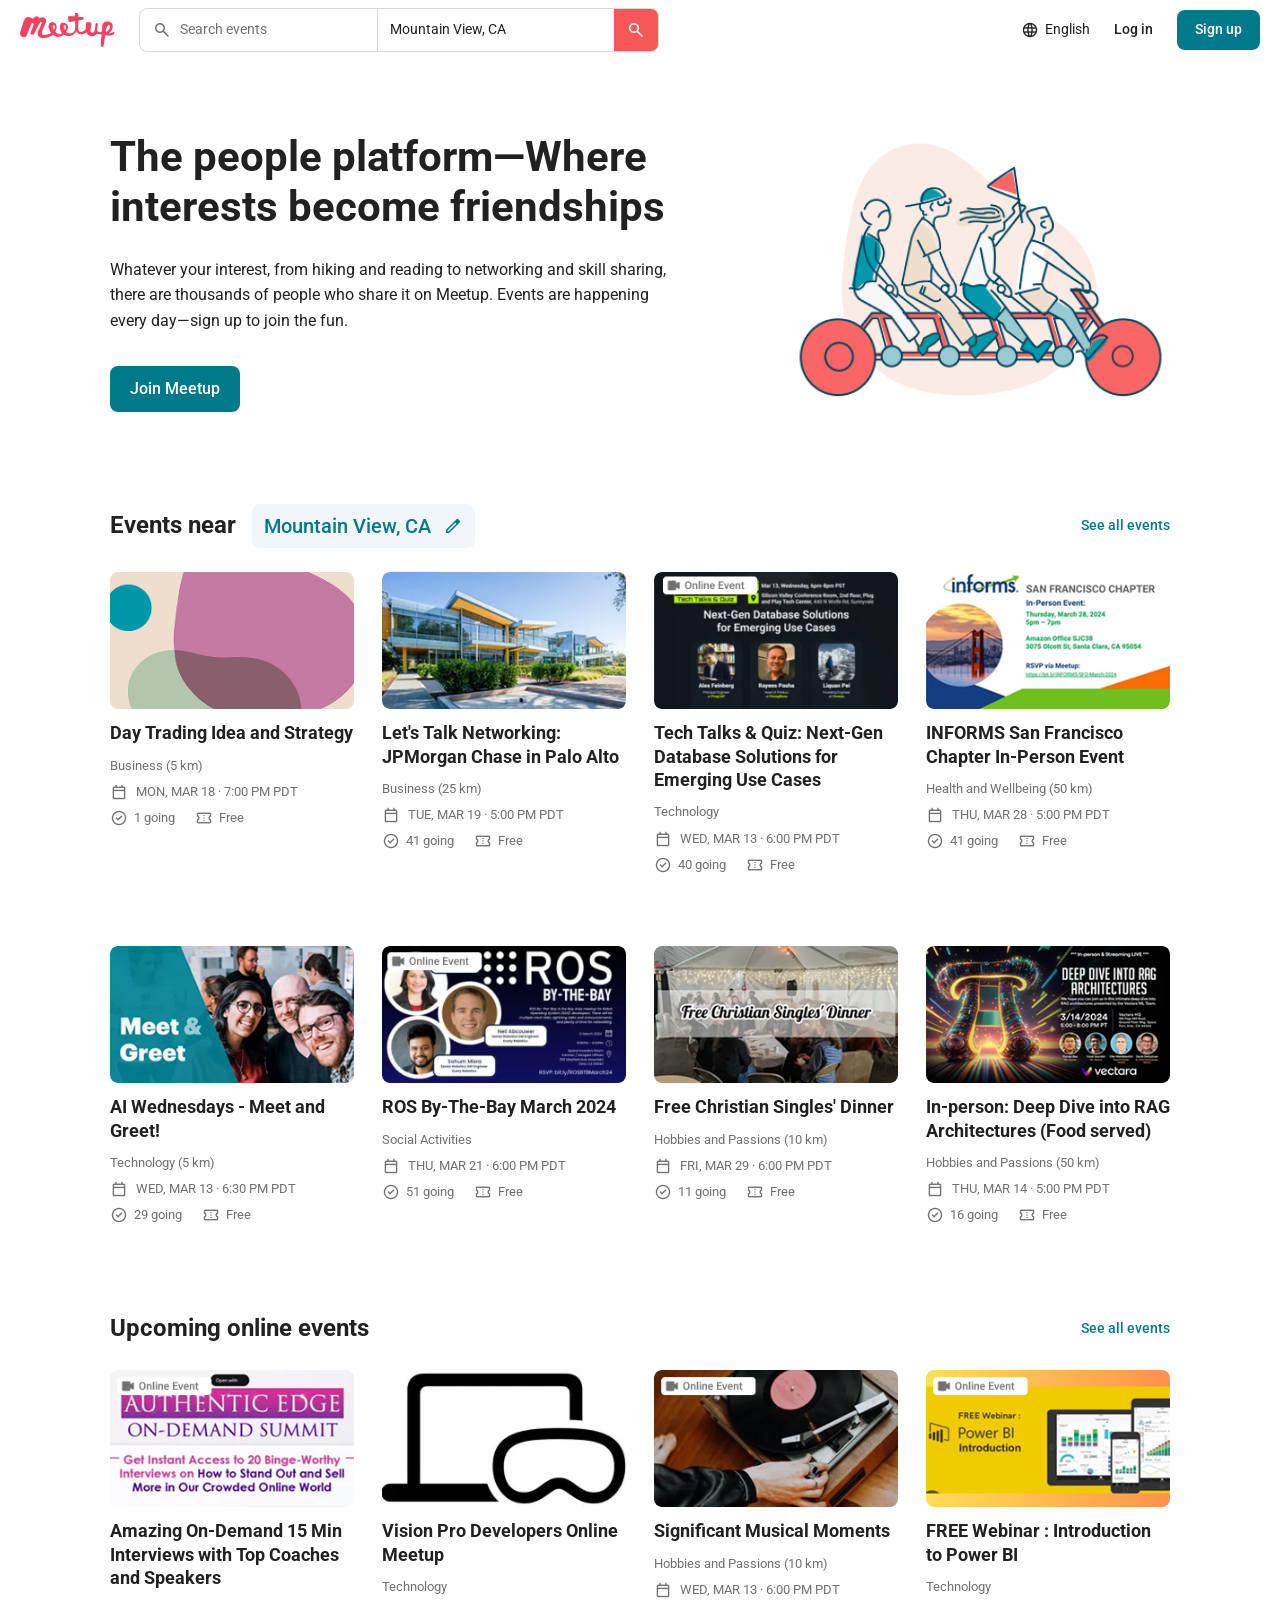
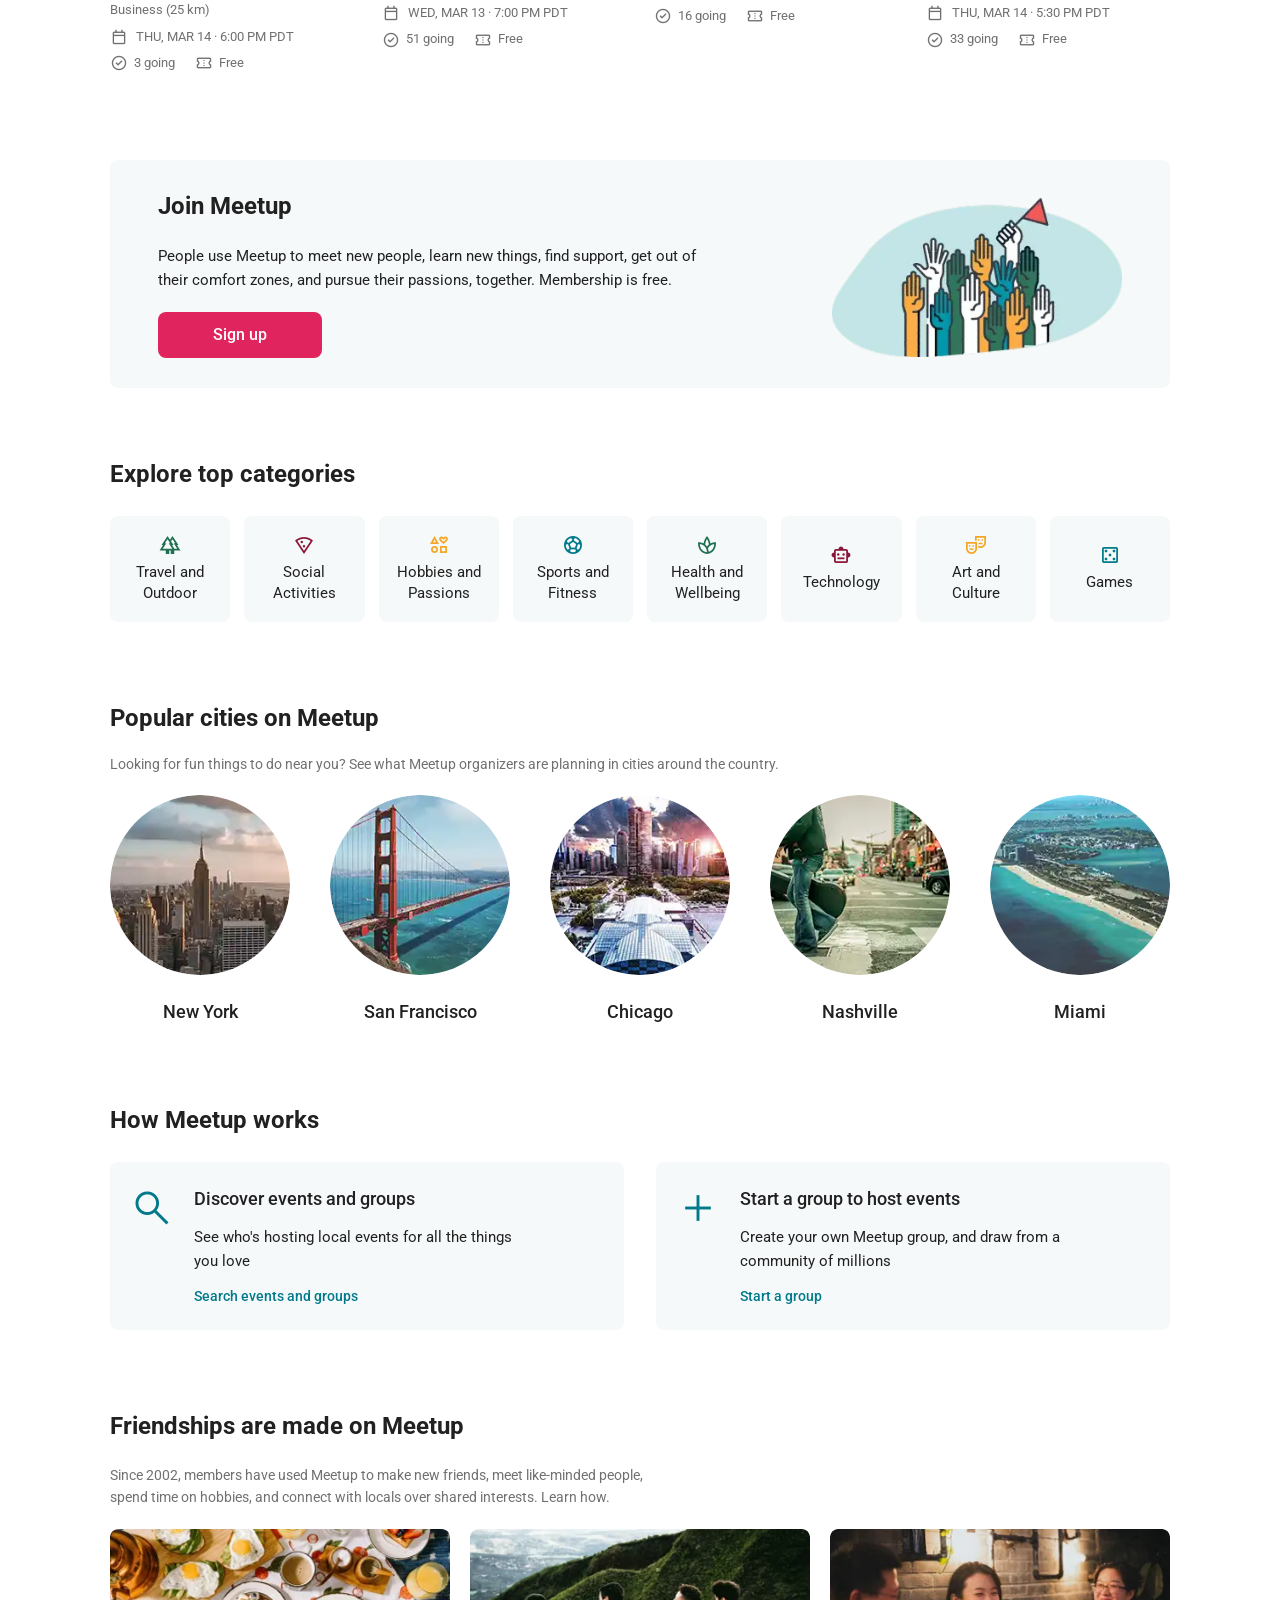
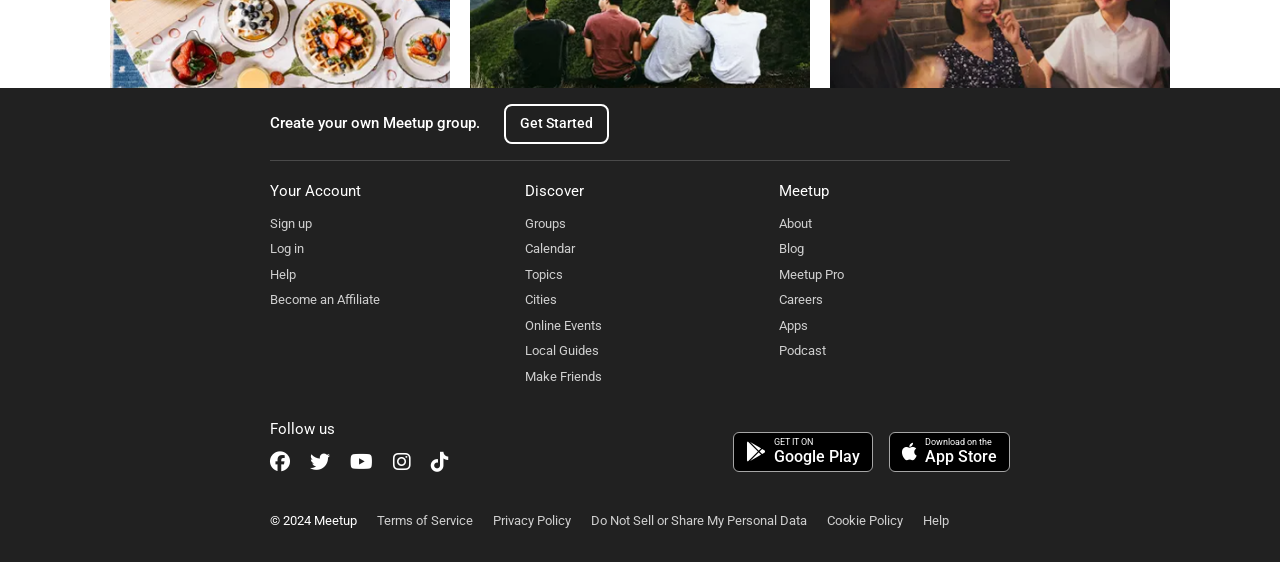
==== index.html @ a7f577fd "Meetup page layout" ====
<!DOCTYPE html>
<html lang="en">
<head>
    <meta charset="UTF-8">
    <meta name="viewport" content="width=device-width, initial-scale=1.0">
    <title>Meetup</title>
    <link rel="preconnect" href="https://fonts.googleapis.com">
    <link rel="preconnect" href="https://fonts.gstatic.com" crossorigin>
    <link rel="stylesheet" href="https://fonts.googleapis.com/css2?family=Roboto:ital,wght@0,400;0,500;0,700;1,700&display=swap">
    <link rel="stylesheet" href="https://fonts.googleapis.com/css2?family=Material+Symbols+Outlined">
    <link rel="stylesheet" href="https://cdnjs.cloudflare.com/ajax/libs/font-awesome/6.5.2/css/all.min.css">
    <link rel="stylesheet" href="css/style.css">
</head>
<body>
    <header class="header" id="header"></header>

    <main>
        <section class="hero" id="hero"></section>
        <section class="events" id="events"></section>
        <section class="events" id="online-events"></section>
        <section class="join" id="join"></section>
        <section class="categories" id="categories"></section>
        <section class="cities" id="cities"></section>
        <section class="how-works" id="how-works"></section>
        <section class="friendships" id="friendships"></section>
    </main>

    <footer class="footer" id="footer"></footer>

    <script src="js/main.js"></script>
</body>
</html>
---- css/style.css ----
:root {
    --color-primary: #00798a;
    --color-primary-hover: #006473;
    --color-accent: #f65858;
    --color-logo: #f64060;
    --color-text: #212121;
    --color-text-muted: #707070;
    --color-border: #d9d9d9;
    --color-bg-soft: #f1f7f8;
    --color-placeholder: #e5e5e5;
    --color-pink: #e0245e;
    --color-pink-hover: #c51d51;
    --color-bg-light: #f6f9f9;

    --font-main: "Roboto", "Helvetica Neue", Arial, sans-serif;
    --container: 1100px;
    --radius: 8px;
}

*,
*::before,
*::after {
    box-sizing: border-box;
    margin: 0;
    padding: 0;
}

body {
    font-family: var(--font-main);
    font-size: 14px;
    line-height: 1.4;
    color: var(--color-text);
    background: #fff;
}

a {
    color: inherit;
    text-decoration: none;
}

button,
input {
    font: inherit;
    color: inherit;
    border: none;
    background: none;
}

button {
    cursor: pointer;
}

img {
    display: block;
    max-width: 100%;
}

.container {
    max-width: var(--container);
    margin: 0 auto;
    padding: 0 20px;
}

/* Заглушки под картинки и иконки */
.placeholder {
    background: var(--color-placeholder);
}

.icon {
    display: inline-block;
    width: 18px;
    height: 18px;
    flex-shrink: 0;
    object-fit: contain;
}

.icon.placeholder {
    border-radius: 4px;
}

/* Material Symbols */
.m-icon {
    font-size: 18px;
    flex-shrink: 0;
}

.events__location .m-icon {
    font-size: 20px;
}

/* Кнопки */
.btn {
    display: inline-block;
    padding: 12px 20px;
    border-radius: var(--radius);
    background: var(--color-primary);
    color: #fff;
    font-weight: 500;
    font-size: 16px;
    transition: background 0.2s;
}

.btn:hover {
    background: var(--color-primary-hover);
}

.btn--small {
    padding: 10px 18px;
    font-size: 14px;
}

/* ---------- Header ---------- */
.header__inner {
    display: flex;
    align-items: center;
    gap: 24px;
    padding: 8px 20px;
}

.header__logo {
    font-size: 30px;
    font-weight: 700;
    font-style: italic;
    color: var(--color-logo);
    flex-shrink: 0;
}

.header__logo-img {
    height: 34px;
    width: auto;
}

.search {
    display: flex;
    align-items: stretch;
    flex: 0 1 520px;
    height: 44px;
    border: 1px solid var(--color-border);
    border-radius: var(--radius);
    overflow: hidden;
}

.search__field {
    display: flex;
    align-items: center;
    gap: 8px;
    flex: 1;
    padding: 0 12px;
    border-right: 1px solid var(--color-border);
}

.search__icon {
    font-size: 20px;
    color: var(--color-text-muted);
}

.search__btn-icon {
    font-size: 20px;
    color: #fff;
}

.search__input {
    width: 100%;
    outline: none;
}

.search__input::placeholder {
    color: var(--color-text-muted);
}

.search__location {
    flex: 1;
    padding: 0 12px;
}

.search__btn {
    display: flex;
    align-items: center;
    justify-content: center;
    width: 44px;
    background: var(--color-accent);
}

.header__nav {
    display: flex;
    align-items: center;
    gap: 24px;
    margin-left: auto;
}

.header__lang {
    display: flex;
    align-items: center;
    gap: 6px;
}

.header__login {
    font-weight: 500;
}

/* ---------- Hero ---------- */
.hero {
    padding: 70px 0 90px;
}

.hero__inner {
    display: flex;
    align-items: center;
    justify-content: space-between;
    gap: 40px;
}

.hero__content {
    max-width: 560px;
}

.hero__title {
    font-size: 42px;
    line-height: 1.2;
    font-weight: 700;
    margin-bottom: 24px;
}

.hero__text {
    font-size: 16px;
    line-height: 1.6;
    margin-bottom: 32px;
}

.hero__image {
    width: 400px;
    height: auto;
    flex-shrink: 0;
    object-fit: contain;
}

.hero__image.placeholder {
    height: 280px;
}

/* ---------- Events ---------- */
.events {
    padding-bottom: 80px;
}

.events__head {
    display: flex;
    align-items: center;
    justify-content: space-between;
    gap: 16px;
    margin-bottom: 24px;
}

.events__head-left {
    display: flex;
    align-items: center;
    gap: 16px;
    flex-wrap: wrap;
}

.events__title {
    font-size: 24px;
    font-weight: 700;
}

.events__location {
    display: flex;
    align-items: center;
    gap: 12px;
    padding: 8px 12px;
    border-radius: var(--radius);
    background: var(--color-bg-soft);
    color: var(--color-primary);
    font-size: 20px;
    font-weight: 500;
}

.events__see-all {
    color: var(--color-primary);
    font-weight: 500;
}

.events__see-all:hover {
    text-decoration: underline;
}

.events__list {
    display: grid;
    grid-template-columns: repeat(4, 1fr);
    gap: 64px 28px;
}

.event-card {
    display: flex;
    flex-direction: column;
}

.event-card__media {
    position: relative;
    margin-bottom: 12px;
}

.event-card__image {
    width: 100%;
    aspect-ratio: 16 / 9;
    object-fit: cover;
    border-radius: var(--radius);
}

.event-card__title {
    font-size: 18px;
    line-height: 1.3;
    font-weight: 700;
    margin-bottom: 12px;
}

.event-card__category {
    color: var(--color-text-muted);
    font-size: 13px;
    margin-bottom: 8px;
}

.event-card__row {
    display: flex;
    align-items: center;
    gap: 8px;
    font-size: 13px;
    color: var(--color-text-muted);
    margin-bottom: 8px;
}

.event-card__meta {
    display: flex;
    align-items: center;
    gap: 6px;
    margin-right: 12px;
}

/* Элементы только для мобильной версии */
.event-card__online,
.event-card__attendees {
    display: none;
}

/* ---------- Join Meetup ---------- */
.btn--pink {
    background: var(--color-pink);
}

.btn--pink:hover {
    background: var(--color-pink-hover);
}

.join {
    padding-bottom: 70px;
}

.join__banner {
    display: flex;
    align-items: center;
    justify-content: space-between;
    gap: 40px;
    padding: 30px 48px;
    border-radius: var(--radius);
    background: var(--color-bg-light);
}

.join__content {
    max-width: 560px;
}

.join__title {
    font-size: 24px;
    font-weight: 700;
    margin-bottom: 20px;
}

.join__text {
    font-size: 15px;
    line-height: 1.6;
    margin-bottom: 20px;
}

.join__btn {
    min-width: 164px;
    text-align: center;
}

.join__image {
    width: 290px;
    height: auto;
    flex-shrink: 0;
    object-fit: contain;
}

.join__image.placeholder {
    height: 150px;
}

/* ---------- Categories ---------- */
.categories {
    padding-bottom: 80px;
}

.categories__title {
    font-size: 24px;
    font-weight: 700;
    margin-bottom: 24px;
}

.categories__list {
    display: grid;
    grid-template-columns: repeat(8, 1fr);
    gap: 14px;
}

.category-card {
    display: flex;
    flex-direction: column;
    align-items: center;
    justify-content: center;
    gap: 6px;
    min-height: 96px;
    padding: 18px 10px;
    border-radius: var(--radius);
    background: var(--color-bg-light);
    text-align: center;
    font-size: 15px;
    line-height: 1.4;
    transition: background 0.2s;
}

.category-card:hover {
    background: var(--color-bg-soft);
}

/* ограничиваем ширину, чтобы названия переносились одинаково, как в макете */
.category-card__title {
    max-width: 95px;
}

.category-card__icon {
    font-size: 22px;
    width: 22px;
    height: 22px;
}

/* Общий заголовок секции */
.section-title {
    font-size: 24px;
    font-weight: 700;
    margin-bottom: 24px;
}

/* ---------- Popular cities ---------- */
.cities {
    padding-bottom: 80px;
}

.cities .section-title {
    margin-bottom: 20px;
}

.cities__subtitle {
    color: var(--color-text-muted);
    margin-bottom: 20px;
}

.cities__list {
    display: grid;
    grid-template-columns: repeat(5, 1fr);
    gap: 40px;
}

.city-card {
    display: flex;
    flex-direction: column;
    align-items: center;
    gap: 24px;
}

.city-card__image {
    width: 100%;
    aspect-ratio: 1 / 1;
    border-radius: 50%;
    object-fit: cover;
}

.city-card__name {
    font-size: 18px;
    font-weight: 500;
}

.city-card:hover .city-card__name {
    text-decoration: underline;
}

/* ---------- How Meetup works ---------- */
.how-works {
    padding-bottom: 80px;
}

.how-works__list {
    display: grid;
    grid-template-columns: repeat(2, 1fr);
    gap: 32px;
}

.how-card {
    display: flex;
    align-items: flex-start;
    gap: 20px;
    padding: 24px 24px 24px 20px;
    border-radius: var(--radius);
    background: var(--color-bg-light);
}

.how-card__icon {
    font-size: 44px;
    color: var(--color-primary);
    flex-shrink: 0;
}

.how-card__content {
    max-width: 330px;
}

.how-card__title {
    font-size: 18px;
    font-weight: 500;
    margin-bottom: 14px;
}

.how-card__text {
    font-size: 15px;
    line-height: 1.6;
    margin-bottom: 14px;
}

.how-card__link {
    color: var(--color-primary);
    font-weight: 500;
}

.how-card__link:hover {
    text-decoration: underline;
}

/* ---------- Friendships ---------- */
/* картинки уходят под футер, как в макете */
.friendships {
    padding-bottom: 0;
}

.friendships .section-title {
    margin-bottom: 20px;
}

.friendships__text {
    max-width: 560px;
    color: var(--color-text-muted);
    line-height: 1.6;
    margin-bottom: 20px;
}

.friendships__link {
    color: var(--color-text-muted);
}

.friendships__link:hover {
    text-decoration: underline;
}

.friendships__list {
    display: grid;
    grid-template-columns: repeat(3, 1fr);
    gap: 20px;
}

.friendships__image {
    width: 100%;
    aspect-ratio: 376 / 191.5;
    object-fit: cover;
    border-radius: var(--radius);
}

/* Текст карточки — только для мобильной версии */
.friendship-card__body {
    display: none;
}

/* ---------- Footer ---------- */
.footer {
    position: relative;
    z-index: 1;
    margin-top: -14px;
    background: #212121;
    color: #fff;
    padding: 16px 0 32px;
}

.footer__inner {
    max-width: 780px;
}

.footer .placeholder {
    background: rgba(255, 255, 255, 0.2);
}

.footer__top {
    display: flex;
    align-items: center;
    gap: 24px;
    padding-bottom: 16px;
    border-bottom: 1px solid #4a4a4a;
    margin-bottom: 20px;
}

.footer__cta {
    font-size: 15px;
    font-weight: 500;
}

.footer__btn {
    padding: 8px 14px;
    border: 2px solid #fff;
    border-radius: var(--radius);
    font-weight: 500;
    transition: background 0.2s, color 0.2s;
}

.footer__btn:hover {
    background: #fff;
    color: #212121;
}

.footer__columns {
    display: grid;
    grid-template-columns: repeat(3, 1fr);
    gap: 24px;
    margin-bottom: 32px;
}

.footer__column-title {
    font-size: 15px;
    font-weight: 400;
    margin-bottom: 12px;
}

.footer__links {
    list-style: none;
}

.footer__links li + li {
    margin-top: 6px;
}

.footer__link,
.footer__bottom-link {
    font-size: 13px;
    color: #cfcfcf;
}

.footer__link:hover,
.footer__bottom-link:hover {
    color: #fff;
    text-decoration: underline;
}

.footer__middle {
    display: flex;
    align-items: flex-end;
    justify-content: space-between;
    flex-wrap: wrap;
    gap: 24px;
    margin-bottom: 40px;
}

.footer__socials {
    display: flex;
    align-items: center;
    gap: 20px;
}

.footer__social-icon {
    display: block;
    font-size: 20px;
    transition: opacity 0.2s;
}

.footer__social:hover .footer__social-icon {
    opacity: 0.7;
}

.footer__apps {
    display: flex;
    gap: 16px;
}

/* Бейджи магазинов приложений */
.footer__app {
    display: flex;
    align-items: center;
    gap: 8px;
    height: 40px;
    padding: 0 12px;
    border: 1px solid #a6a6a6;
    border-radius: 6px;
    background: #000;
}

.footer__app:hover {
    border-color: #fff;
}

.footer__app-icon {
    font-size: 20px;
}

.footer__app-text {
    display: flex;
    flex-direction: column;
    line-height: 1.1;
}

.footer__app-caption {
    font-size: 9px;
}

.footer__app-name {
    font-size: 16px;
    font-weight: 500;
}

.footer__bottom {
    display: flex;
    align-items: center;
    flex-wrap: wrap;
    gap: 10px 20px;
    font-size: 13px;
}

/* ---------- Адаптив ---------- */
@media (max-width: 1024px) {
    .events__list {
        grid-template-columns: repeat(2, 1fr);
    }

    .categories__list {
        grid-template-columns: repeat(4, 1fr);
    }

    .join__image {
        width: 220px;
    }

    .cities__list {
        grid-template-columns: repeat(3, 1fr);
    }

    .hero__image {
        width: 280px;
    }
}

@media (max-width: 768px) {
    /* Header: логотип и меню в первой строке, поиск во второй */
    .header__inner {
        flex-wrap: wrap;
        row-gap: 12px;
        padding: 12px 20px;
    }

    .header__nav {
        gap: 20px;
    }

    .header__lang,
    .header__login {
        font-size: 15px;
    }

    .search {
        order: 3;
        flex-basis: 100%;
        height: 50px;
    }

    .search__field {
        border-right: none;
    }

    .search__input {
        font-size: 18px;
    }

    .search__icon {
        font-size: 24px;
    }

    .search__location {
        display: none;
    }

    .search__btn {
        width: 50px;
    }

    /* Hero: текст сверху, картинка по центру снизу */
    .hero {
        padding: 30px 0 50px;
    }

    .hero__inner {
        flex-direction: column;
        align-items: flex-start;
        gap: 24px;
    }

    .hero__title {
        font-size: 30px;
    }

    .hero__text {
        font-size: 15px;
        line-height: 2;
        margin-bottom: 0;
    }

    .hero__content .btn {
        display: none;
    }

    .hero__image {
        align-self: center;
    }

    /* Events: список, картинка слева, текст справа */
    .events {
        padding-bottom: 40px;
    }

    .events__head {
        padding-bottom: 12px;
        margin-bottom: 0;
        border-bottom: 1px solid var(--color-border);
    }

    .events__title {
        font-size: 28px;
        font-weight: 500;
    }

    .events__see-all {
        display: none;
    }

    .events__list {
        grid-template-columns: 1fr;
        gap: 0;
    }

    .event-card {
        display: grid;
        grid-template-columns: 120px 1fr;
        grid-template-areas:
            "media date"
            "media title"
            "media category"
            "media online"
            "attendees attendees";
        align-content: start;
        column-gap: 10px;
        padding: 16px 0 24px;
        border-bottom: 1px solid var(--color-border);
    }

    .event-card__media {
        grid-area: media;
        align-self: start;
        margin-bottom: 0;
    }

    .event-card__image {
        aspect-ratio: 16 / 9;
    }

    .event-card__date {
        grid-area: date;
        margin-bottom: 6px;
        color: #7c6a46;
    }

    .event-card__date .m-icon,
    .event-card__info {
        display: none;
    }

    .event-card__title {
        grid-area: title;
        font-size: 15px;
        font-weight: 500;
        margin-bottom: 4px;
    }

    .event-card__category {
        grid-area: category;
        margin-bottom: 2px;
    }

    .event-card__online {
        grid-area: online;
        display: flex;
        align-items: center;
        gap: 4px;
        font-size: 11px;
        color: var(--color-text);
    }

    .event-card__online .m-icon {
        font-size: 16px;
        color: var(--color-text-muted);
    }

    .event-card__attendees {
        grid-area: attendees;
        display: block;
        margin-top: 36px;
        font-size: 13px;
        color: var(--color-text-muted);
    }

    /* Join Meetup: заголовок, картинка, текст, кнопка по центру */
    .join {
        padding-bottom: 20px;
    }

    .join__banner {
        flex-direction: column;
        align-items: stretch;
        gap: 16px;
        padding: 20px 12px;
    }

    .join__content {
        display: contents;
    }

    .join__title {
        order: 1;
        margin-bottom: 0;
    }

    .join__image {
        order: 2;
        align-self: center;
        width: 260px;
    }

    .join__text {
        order: 3;
        font-size: 13px;
        line-height: 1.9;
        margin-bottom: 0;
    }

    .join__btn {
        order: 4;
        align-self: center;
        min-width: 175px;
    }

    /* Categories: 2 колонки, карточки крупнее */
    .categories__list {
        grid-template-columns: repeat(2, 1fr);
        gap: 22px;
        padding: 0 16px;
    }

    .category-card {
        min-height: 100px;
        font-size: 16px;
        justify-content: flex-start;
    }

    /* Popular cities: 2 колонки, 4 города (Miami скрыт, как в макете) */
    .cities {
        padding-bottom: 50px;
    }

    .cities .section-title {
        margin-bottom: 12px;
    }

    .cities__subtitle {
        line-height: 1.9;
        margin-bottom: 8px;
    }

    .cities__list {
        grid-template-columns: repeat(2, 1fr);
        gap: 24px 16px;
    }

    .city-card {
        gap: 20px;
    }

    .city-card:nth-child(n + 5) {
        display: none;
    }

    /* How Meetup works: карточки в колонку, текст мельче */
    .how-works__list {
        gap: 16px;
    }

    .how-card {
        padding: 20px 14px;
        gap: 16px;
    }

    .how-card__icon {
        font-size: 36px;
    }

    .how-card__title {
        font-size: 15px;
        margin-bottom: 10px;
    }

    .how-card__text {
        font-size: 13px;
        margin-bottom: 10px;
    }

    .how-card__link {
        font-size: 13px;
    }

    /* Friendships: карточки с текстом, без вводного абзаца и нахлёста футера */
    .friendships {
        padding-bottom: 40px;
    }

    .friendships .section-title {
        font-size: 20px;
    }

    .friendships__text {
        display: none;
    }

    .friendships__list {
        gap: 40px;
    }

    .friendship-card__body {
        display: block;
        padding-top: 24px;
    }

    .friendship-card__title {
        font-size: 15px;
        font-weight: 500;
        line-height: 1.6;
        margin-bottom: 14px;
    }

    .friendship-card__text {
        font-size: 12px;
        line-height: 1.9;
        color: var(--color-text-muted);
        margin-bottom: 14px;
    }

    .friendship-card__link {
        font-size: 12px;
        color: var(--color-primary);
    }

    .friendship-card__link:hover {
        text-decoration: underline;
    }

    /* Footer: 3 колонки остаются, без бейджей приложений и нижних ссылок */
    .footer {
        margin-top: 0;
        padding: 20px 0 30px;
    }

    .footer__top {
        justify-content: space-between;
        gap: 12px;
    }

    .footer__columns {
        gap: 8px;
        margin-bottom: 20px;
    }

    .footer__column-title {
        margin-bottom: 6px;
    }

    .footer__links li + li {
        margin-top: 4px;
    }

    .footer__middle {
        margin-bottom: 36px;
    }

    .footer__apps,
    .footer__bottom-link {
        display: none;
    }

    .how-works__list {
        grid-template-columns: 1fr;
    }

    .friendships__list {
        grid-template-columns: 1fr;
    }
}

@media (max-width: 480px) {
    .header__nav {
        gap: 14px;
    }
}
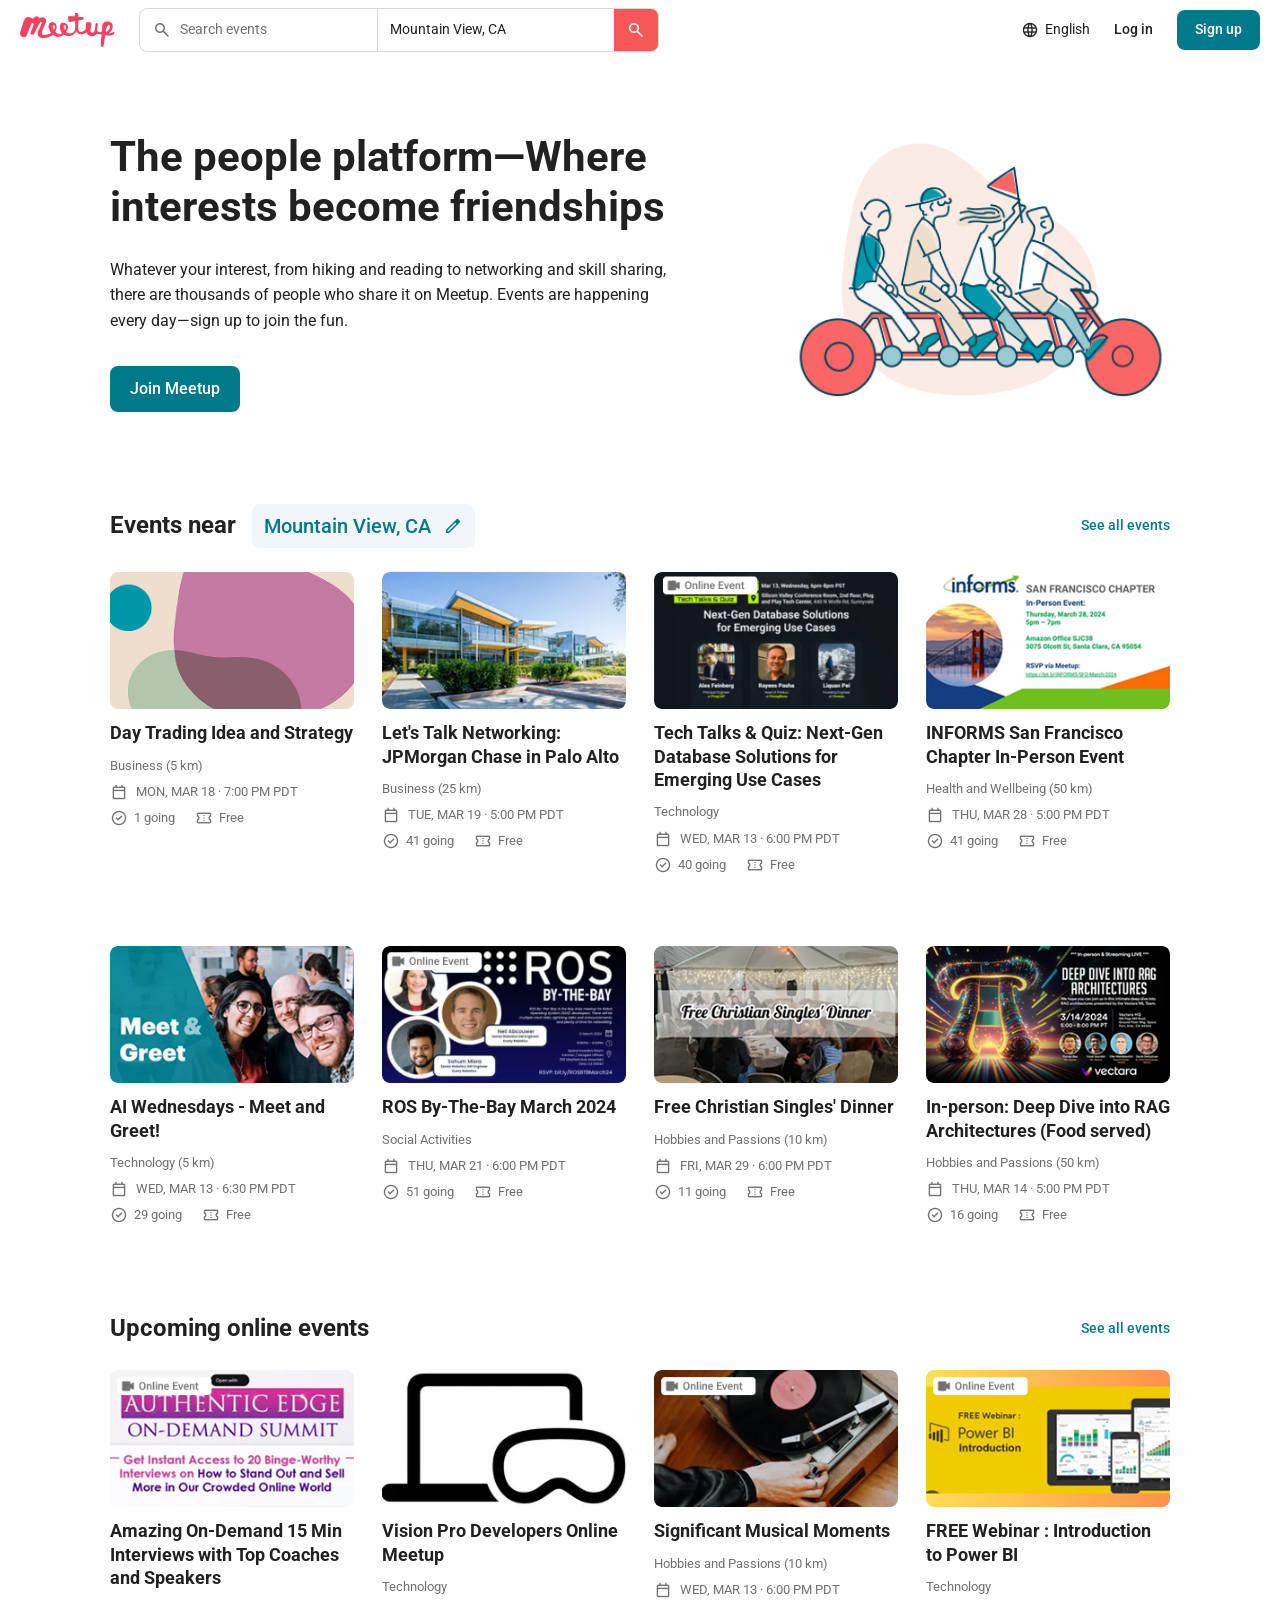
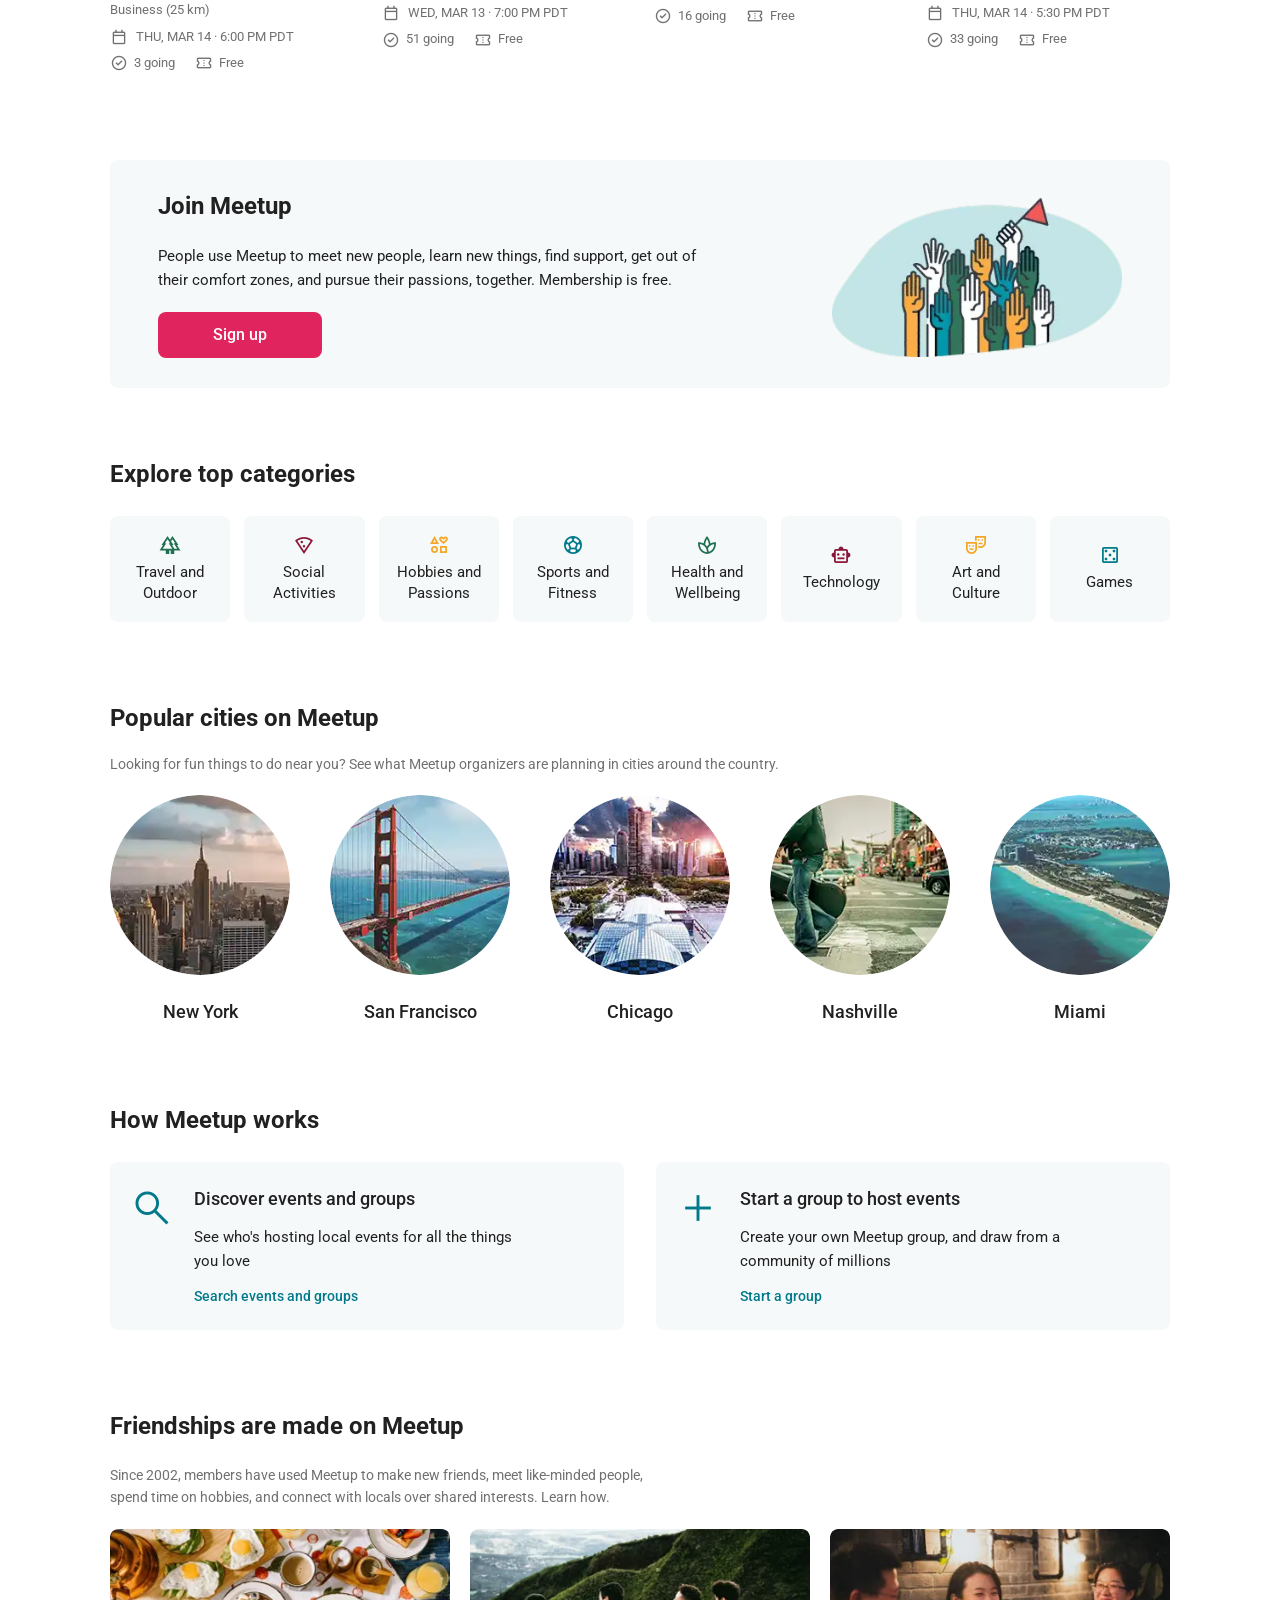
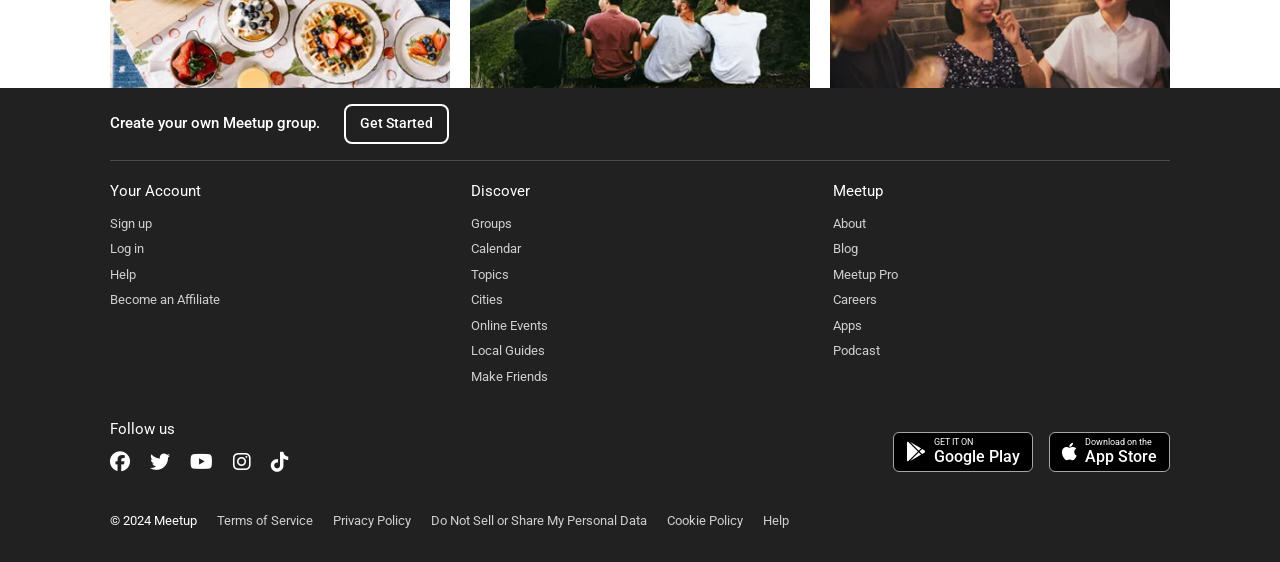
==== commit 534c73fd: "Add favicon" ====
--- a/index.html
+++ b/index.html
@@ -4,6 +4,7 @@
     <meta charset="UTF-8">
     <meta name="viewport" content="width=device-width, initial-scale=1.0">
     <title>Meetup</title>
+    <link rel="icon" type="image/png" href="assets/icons/meetLogo.png">
     <link rel="preconnect" href="https://fonts.googleapis.com">
     <link rel="preconnect" href="https://fonts.gstatic.com" crossorigin>
     <link rel="stylesheet" href="https://fonts.googleapis.com/css2?family=Roboto:ital,wght@0,400;0,500;0,700;1,700&display=swap">
@@ -27,6 +28,7 @@
 
     <footer class="footer" id="footer"></footer>
 
+    <script src="js/common.js"></script>
     <script src="js/main.js"></script>
 </body>
 </html>
--- a/css/style.css
+++ b/css/style.css
@@ -61,21 +61,8 @@
     padding: 0 20px;
 }
 
-/* Заглушки под картинки и иконки */
 .placeholder {
     background: var(--color-placeholder);
-}
-
-.icon {
-    display: inline-block;
-    width: 18px;
-    height: 18px;
-    flex-shrink: 0;
-    object-fit: contain;
-}
-
-.icon.placeholder {
-    border-radius: 4px;
 }
 
 /* Material Symbols */
@@ -234,6 +221,13 @@
     object-fit: contain;
 }
 
+/* Ссылка на картинке работает только на мобилке, на десктопе для этого есть кнопка */
+.hero__image-link {
+    display: block;
+    flex-shrink: 0;
+    pointer-events: none;
+}
+
 .hero__image.placeholder {
     height: 280px;
 }
@@ -296,7 +290,6 @@
 }
 
 .event-card__media {
-    position: relative;
     margin-bottom: 12px;
 }
 
@@ -336,7 +329,7 @@
     margin-right: 12px;
 }
 
-/* Элементы только для мобильной версии */
+/* Элементы для мобильной версии */
 .event-card__online,
 .event-card__attendees {
     display: none;
@@ -400,12 +393,6 @@
 /* ---------- Categories ---------- */
 .categories {
     padding-bottom: 80px;
-}
-
-.categories__title {
-    font-size: 24px;
-    font-weight: 700;
-    margin-bottom: 24px;
 }
 
 .categories__list {
@@ -434,7 +421,7 @@
     background: var(--color-bg-soft);
 }
 
-/* ограничиваем ширину, чтобы названия переносились одинаково, как в макете */
+/* ограничиваем ширину, чтобы названия переносились одинаково */
 .category-card__title {
     max-width: 95px;
 }
@@ -547,7 +534,7 @@
 }
 
 /* ---------- Friendships ---------- */
-/* картинки уходят под футер, как в макете */
+
 .friendships {
     padding-bottom: 0;
 }
@@ -584,7 +571,7 @@
     border-radius: var(--radius);
 }
 
-/* Текст карточки — только для мобильной версии */
+/* Текст карточки — только для мобилки */
 .friendship-card__body {
     display: none;
 }
@@ -599,14 +586,6 @@
     padding: 16px 0 32px;
 }
 
-.footer__inner {
-    max-width: 780px;
-}
-
-.footer .placeholder {
-    background: rgba(255, 255, 255, 0.2);
-}
-
 .footer__top {
     display: flex;
     align-items: center;
@@ -764,7 +743,6 @@
 }
 
 @media (max-width: 768px) {
-    /* Header: логотип и меню в первой строке, поиск во второй */
     .header__inner {
         flex-wrap: wrap;
         row-gap: 12px;
@@ -806,7 +784,7 @@
         width: 50px;
     }
 
-    /* Hero: текст сверху, картинка по центру снизу */
+    /* Hero */
     .hero {
         padding: 30px 0 50px;
     }
@@ -819,6 +797,7 @@
 
     .hero__title {
         font-size: 30px;
+        margin-bottom: 0;
     }
 
     .hero__text {
@@ -827,15 +806,25 @@
         margin-bottom: 0;
     }
 
+    /* Порядок: текст, картинка, кнопка по центру под картинкой */
+    .hero__content {
+        display: contents;
+    }
+
+    .hero__image-link {
+        order: 1;
+        align-self: center;
+        pointer-events: auto;
+    }
+
     .hero__content .btn {
-        display: none;
-    }
-
-    .hero__image {
+        order: 2;
         align-self: center;
-    }
-
-    /* Events: список, картинка слева, текст справа */
+        padding: 14px 32px;
+        font-size: 18px;
+    }
+
+    /* Events */
     .events {
         padding-bottom: 40px;
     }
@@ -930,7 +919,7 @@
         color: var(--color-text-muted);
     }
 
-    /* Join Meetup: заголовок, картинка, текст, кнопка по центру */
+    /* Join Meetup */
     .join {
         padding-bottom: 20px;
     }
@@ -970,7 +959,7 @@
         min-width: 175px;
     }
 
-    /* Categories: 2 колонки, карточки крупнее */
+    /* Categories */
     .categories__list {
         grid-template-columns: repeat(2, 1fr);
         gap: 22px;
@@ -983,7 +972,7 @@
         justify-content: flex-start;
     }
 
-    /* Popular cities: 2 колонки, 4 города (Miami скрыт, как в макете) */
+    /* Popular cities */
     .cities {
         padding-bottom: 50px;
     }
@@ -1010,7 +999,7 @@
         display: none;
     }
 
-    /* How Meetup works: карточки в колонку, текст мельче */
+    /* How Meetup works */
     .how-works__list {
         gap: 16px;
     }
@@ -1038,7 +1027,7 @@
         font-size: 13px;
     }
 
-    /* Friendships: карточки с текстом, без вводного абзаца и нахлёста футера */
+    /* Friendships */
     .friendships {
         padding-bottom: 40px;
     }
@@ -1083,7 +1072,7 @@
         text-decoration: underline;
     }
 
-    /* Footer: 3 колонки остаются, без бейджей приложений и нижних ссылок */
+    /* Footer */
     .footer {
         margin-top: 0;
         padding: 20px 0 30px;
